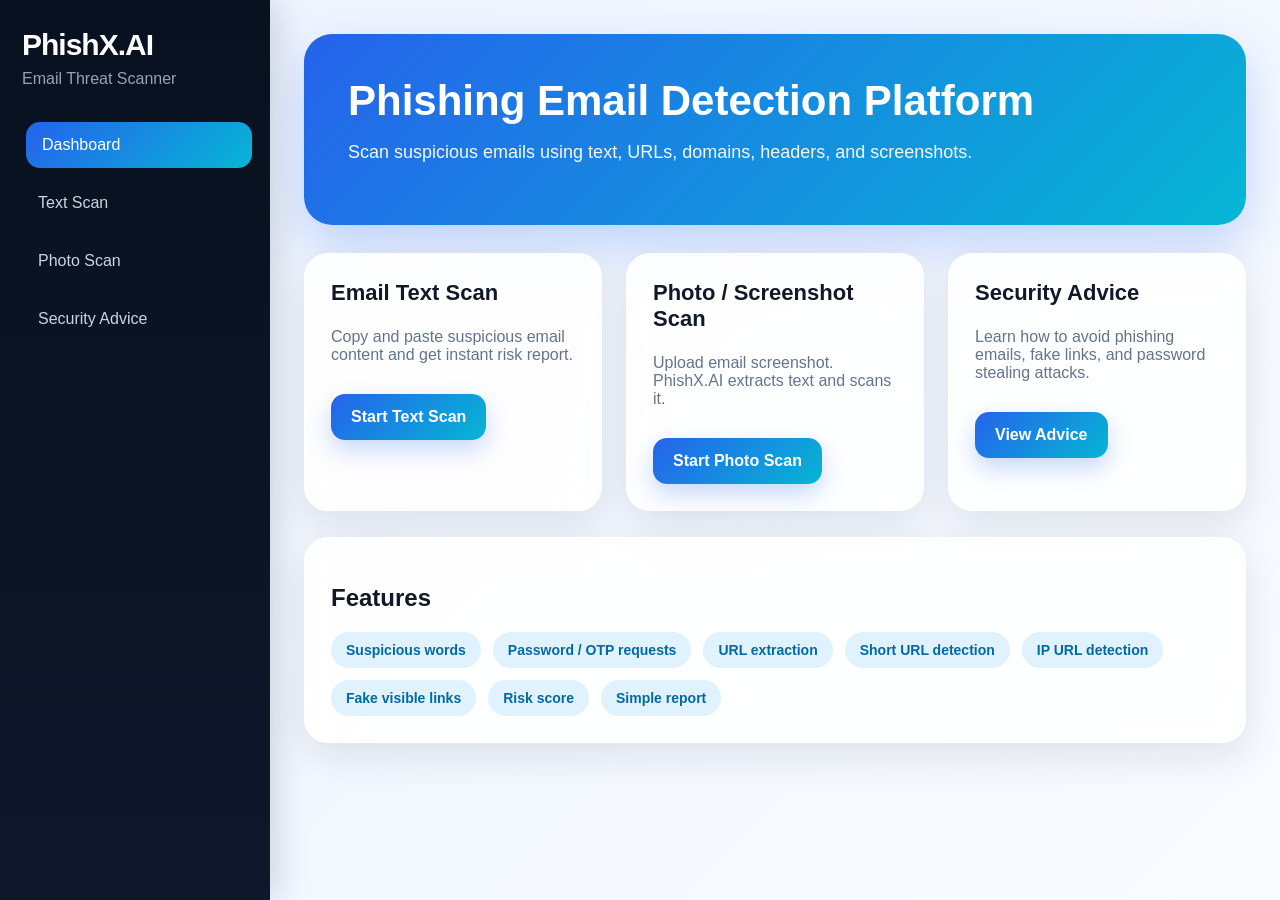
==== templates/dashboard.html @ 2dadd290 "Initial project commit" ====
<!DOCTYPE html>
<html>
<head>
    <title>PhishX.AI Dashboard</title>
    <link rel="stylesheet" href="/static/style.css">
</head>
<body>

<div class="layout">
    <aside class="sidebar">
        <h2>PhishX.AI</h2>
        <p>Email Threat Scanner</p>
        <a class="active" href="/">Dashboard</a>
        <a href="/text-scan">Text Scan</a>
        <a href="/image-scan">Photo Scan</a>
        <a href="/security-advice">Security Advice</a>  
  </aside>

    <main class="main">
        <div class="hero">
            <h1>Phishing Email Detection Platform</h1>
            <p>Scan suspicious emails using text, URLs, domains, headers, and screenshots.</p>
        </div>

        <div class="cards">
            <div class="card">
                <h3>Email Text Scan</h3>
                <p>Copy and paste suspicious email content and get instant risk report.</p>
                <a class="btn" href="/text-scan">Start Text Scan</a>
            </div>

            <div class="card">
                <h3>Photo / Screenshot Scan</h3>
                <p>Upload email screenshot. PhishX.AI extracts text and scans it.</p>
                <a class="btn" href="/image-scan">Start Photo Scan</a>
            </div>

            <div class="card">
                <h3>Security Advice</h3>
                <p>Learn how to avoid phishing emails, fake links, and password stealing attacks.</p>
                <a class="btn" href="/security-advice">View Advice</a>
           </div>
        </div>

        <div class="feature-box">
            <h2>Features</h2>
            <div class="features">
                <span>Suspicious words</span>
                <span>Password / OTP requests</span>
                <span>URL extraction</span>
                <span>Short URL detection</span>
                <span>IP URL detection</span>
                <span>Fake visible links</span>
                <span>Risk score</span>
                <span>Simple report</span>
            </div>
        </div>
    </main>
</div>

</body>
</html>
---- static/style.css ----
* {
    box-sizing: border-box;
}

body {
    margin: 0;
    font-family: Inter, Arial, sans-serif;
    background: linear-gradient(135deg, #eef4ff, #f8fbff);
    color: #111827;
}

.layout {
    display: flex;
    min-height: 100vh;
}

.sidebar {
    width: 270px;
    background: linear-gradient(180deg, #07111f, #0f172a);
    color: white;
    padding: 28px 22px;
    position: fixed;
    top: 0;
    bottom: 0;
    box-shadow: 8px 0 30px rgba(15,23,42,0.15);
}

.sidebar h2 {
    margin: 0;
    font-size: 30px;
    letter-spacing: -1px;
}

.sidebar p {
    color: #94a3b8;
    margin: 8px 0 34px;
}

.sidebar a {
    display: block;
    color: #cbd5e1;
    text-decoration: none;
    padding: 14px 16px;
    margin-bottom: 12px;
    border-radius: 14px;
    transition: 0.2s;
}

.sidebar a.active,
.sidebar a:hover {
    background: linear-gradient(135deg, #2563eb, #06b6d4);
    color: white;
    transform: translateX(4px);
}

.main {
    margin-left: 270px;
    padding: 34px;
    width: calc(100% - 270px);
}

.hero {
    background: linear-gradient(135deg, #2563eb, #06b6d4);
    color: white;
    padding: 44px;
    border-radius: 28px;
    margin-bottom: 28px;
    box-shadow: 0 20px 50px rgba(37,99,235,0.25);
}

.hero h1 {
    margin: 0;
    font-size: 42px;
    line-height: 1.1;
}

.hero p {
    font-size: 18px;
    opacity: 0.95;
}

.cards {
    display: grid;
    grid-template-columns: repeat(3, 1fr);
    gap: 24px;
}

.card,
.scan-box,
.report,
.feature-box,
.ocr-box {
    background: rgba(255,255,255,0.88);
    backdrop-filter: blur(14px);
    padding: 26px;
    border-radius: 24px;
    box-shadow: 0 14px 38px rgba(15, 23, 42, 0.10);
    border: 1px solid rgba(255,255,255,0.7);
}

.card h3 {
    margin-top: 0;
    font-size: 22px;
}

.card p,
.page-title p {
    color: #64748b;
}

.btn,
button {
    display: inline-block;
    background: linear-gradient(135deg, #2563eb, #06b6d4);
    color: white;
    border: none;
    padding: 14px 20px;
    border-radius: 14px;
    font-weight: 800;
    text-decoration: none;
    cursor: pointer;
    margin-top: 14px;
    box-shadow: 0 10px 24px rgba(37,99,235,0.25);
}

button {
    width: 100%;
    font-size: 15px;
}

button:hover,
.btn:hover {
    transform: translateY(-1px);
    box-shadow: 0 14px 32px rgba(37,99,235,0.32);
}

.feature-box {
    margin-top: 26px;
}

.features {
    display: flex;
    flex-wrap: wrap;
    gap: 12px;
}

.features span {
    background: #e0f2fe;
    color: #0369a1;
    padding: 10px 15px;
    border-radius: 999px;
    font-weight: 800;
    font-size: 14px;
}

.page-title {
    margin-bottom: 24px;
}

.page-title h1 {
    font-size: 38px;
    margin-bottom: 8px;
}

label {
    display: block;
    font-weight: 800;
    margin-top: 18px;
    margin-bottom: 8px;
}

input,
textarea {
    width: 100%;
    border: 1px solid #dbe3ef;
    padding: 15px;
    border-radius: 14px;
    font-size: 15px;
    background: #f8fafc;
    outline: none;
}

input:focus,
textarea:focus {
    border-color: #2563eb;
    background: white;
    box-shadow: 0 0 0 4px rgba(37,99,235,0.12);
}

textarea {
    min-height: 280px;
    resize: vertical;
}

.hidden {
    display: none;
}

.report {
    margin-top: 28px;
}

.report-header {
    display: flex;
    justify-content: space-between;
    align-items: center;
}

.report-header h2 {
    margin: 0;
    font-size: 30px;
}

.report-header p {
    color: #64748b;
}

.badge {
    padding: 13px 20px;
    border-radius: 999px;
    font-weight: 900;
    text-transform: uppercase;
    font-size: 13px;
}

.badge.low {
    background: #dcfce7;
    color: #166534;
}

.badge.medium {
    background: #fef9c3;
    color: #854d0e;
}

.badge.high {
    background: #fee2e2;
    color: #991b1b;
}

.score-card {
    display: flex;
    align-items: center;
    gap: 22px;
    background: linear-gradient(135deg, #f8fafc, #eef4ff);
    border-radius: 22px;
    padding: 24px;
    margin: 24px 0;
    border: 1px solid #e5e7eb;
}

.score {
    width: 120px;
    height: 120px;
    border-radius: 50%;
    color: white;
    font-size: 38px;
    font-weight: 900;
    display: flex;
    align-items: center;
    justify-content: center;
    flex-direction: column;
    box-shadow: inset 0 0 20px rgba(255,255,255,0.2);
}

.score.low {
    background: linear-gradient(135deg, #22c55e, #16a34a);
}

.score.medium {
    background: linear-gradient(135deg, #eab308, #f97316);
}

.score.high {
    background: linear-gradient(135deg, #ef4444, #b91c1c);
}

.score small {
    font-size: 14px;
}

.simple-section {
    background: #f8fafc;
    padding: 20px;
    border-radius: 18px;
    margin-bottom: 20px;
    border: 1px solid #e5e7eb;
}

.simple-section h3 {
    margin-top: 0;
}

.simple-section li {
    margin-bottom: 10px;
}

.advice {
    border-left: 7px solid #2563eb;
    background: #eff6ff;
}

.simple-grid {
    display: grid;
    grid-template-columns: repeat(2, 1fr);
    gap: 18px;
}

.simple-grid div {
    background: #f8fafc;
    padding: 16px;
    border-radius: 18px;
    border: 1px solid #e5e7eb;
}

pre {
    background: #0f172a;
    color: #e5e7eb;
    padding: 15px;
    border-radius: 14px;
    overflow-x: auto;
    white-space: pre-wrap;
    max-height: 260px;
}

.ocr-box {
    margin-top: 26px;
}

.technical-details {
    margin-top: 22px;
    background: #f8fafc;
    padding: 20px;
    border-radius: 18px;
    border: 1px solid #e5e7eb;
}

.technical-details summary {
    cursor: pointer;
    font-weight: 900;
    color: #2563eb;
    margin-bottom: 16px;
}

.risk-meter {
    height: 12px;
    background: #e5e7eb;
    border-radius: 999px;
    overflow: hidden;
    margin-top: 14px;
}

.risk-meter-fill {
    height: 100%;
    border-radius: 999px;
    transition: width 0.5s ease;
}

.risk-meter-fill.low {
    background: #22c55e;
}

.risk-meter-fill.medium {
    background: #eab308;
}

.risk-meter-fill.high {
    background: #ef4444;
}

@media (max-width: 900px) {
    .layout {
        flex-direction: column;
    }

    .sidebar {
        position: relative;
        width: 100%;
    }

    .main {
        margin-left: 0;
        width: 100%;
        padding: 22px;
    }

    .cards,
    .simple-grid {
        grid-template-columns: 1fr;
    }

    .report-header,
    .score-card {
        flex-direction: column;
        align-items: flex-start;
    }
}
.clear-btn {
    background: #64748b;
    margin-top: 10px;
}

.clear-btn:hover {
    background: #475569;
}
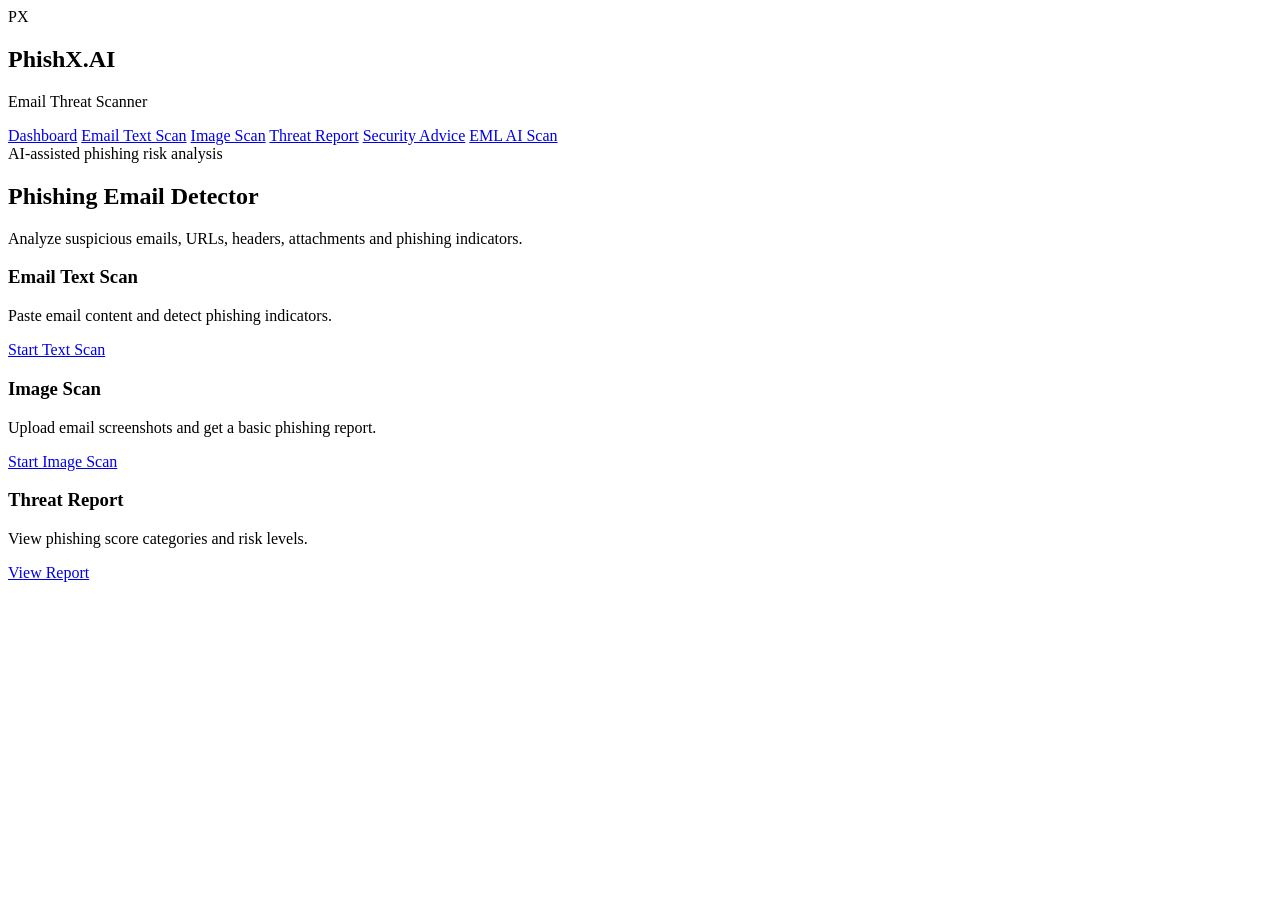
==== commit f729b2f9: "update" ====
--- a/templates/dashboard.html
+++ b/templates/dashboard.html
@@ -2,59 +2,51 @@
 <html>
 <head>
     <title>PhishX.AI Dashboard</title>
-    <link rel="stylesheet" href="/static/style.css">
+    <link rel="stylesheet" href="{{ url_for('static', filename='style.css') }}">
 </head>
 <body>
 
 <div class="layout">
     <aside class="sidebar">
+        <div class="logo">PX</div>
         <h2>PhishX.AI</h2>
         <p>Email Threat Scanner</p>
+
         <a class="active" href="/">Dashboard</a>
-        <a href="/text-scan">Text Scan</a>
-        <a href="/image-scan">Photo Scan</a>
-        <a href="/security-advice">Security Advice</a>  
-  </aside>
+        <a href="/text-scan">Email Text Scan</a>
+        <a href="/image-scan">Image Scan</a>
+        <a href="/report">Threat Report</a>
+        <a href="/security-advice">Security Advice</a>
+        <a href="/eml-scan">EML AI Scan</a>       
+
+        <div class="note">AI-assisted phishing risk analysis</div>
+    </aside>
 
     <main class="main">
-        <div class="hero">
-            <h1>Phishing Email Detection Platform</h1>
-            <p>Scan suspicious emails using text, URLs, domains, headers, and screenshots.</p>
-        </div>
+        <section class="hero">
+            <h1>Phishing Email Detector</h1>
+            <p>Analyze suspicious emails, URLs, headers, attachments and phishing indicators.</p>
+        </section>
 
-        <div class="cards">
+        <section class="grid">
             <div class="card">
                 <h3>Email Text Scan</h3>
-                <p>Copy and paste suspicious email content and get instant risk report.</p>
+                <p>Paste email content and detect phishing indicators.</p>
                 <a class="btn" href="/text-scan">Start Text Scan</a>
             </div>
 
             <div class="card">
-                <h3>Photo / Screenshot Scan</h3>
-                <p>Upload email screenshot. PhishX.AI extracts text and scans it.</p>
-                <a class="btn" href="/image-scan">Start Photo Scan</a>
+                <h3>Image Scan</h3>
+                <p>Upload email screenshots and get a basic phishing report.</p>
+                <a class="btn" href="/image-scan">Start Image Scan</a>
             </div>
 
             <div class="card">
-                <h3>Security Advice</h3>
-                <p>Learn how to avoid phishing emails, fake links, and password stealing attacks.</p>
-                <a class="btn" href="/security-advice">View Advice</a>
-           </div>
-        </div>
-
-        <div class="feature-box">
-            <h2>Features</h2>
-            <div class="features">
-                <span>Suspicious words</span>
-                <span>Password / OTP requests</span>
-                <span>URL extraction</span>
-                <span>Short URL detection</span>
-                <span>IP URL detection</span>
-                <span>Fake visible links</span>
-                <span>Risk score</span>
-                <span>Simple report</span>
+                <h3>Threat Report</h3>
+                <p>View phishing score categories and risk levels.</p>
+                <a class="btn" href="/report">View Report</a>
             </div>
-        </div>
+        </section>
     </main>
 </div>
 
